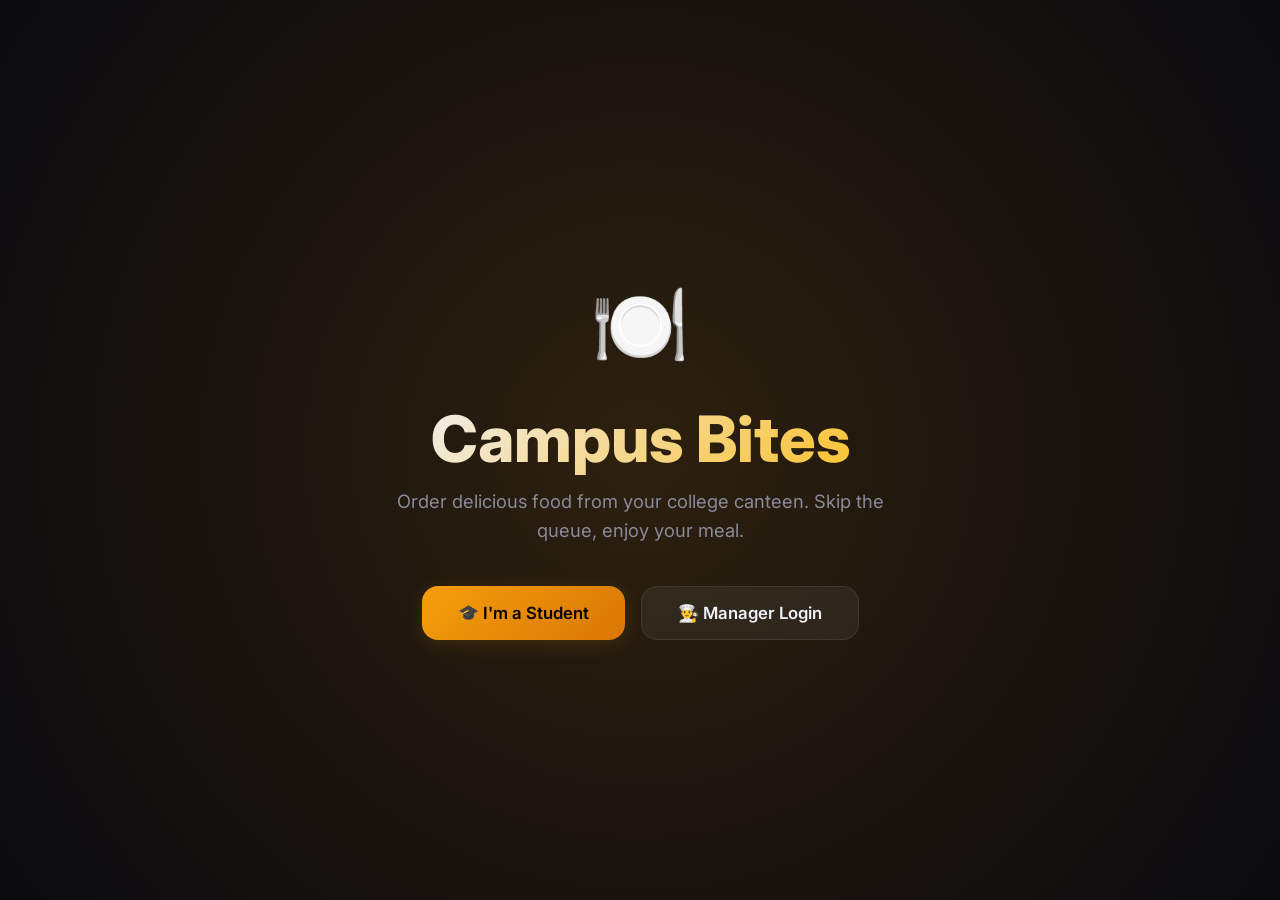
==== index.html @ 48958dd3 "first commit" ====
<!DOCTYPE html>
<html lang="en">
<head>
  <meta charset="UTF-8">
  <meta name="viewport" content="width=device-width, initial-scale=1.0">
  <meta name="description" content="College Canteen - Order food online from your college canteen. Browse menu, place orders, and skip the queue.">
  <title>Campus Bites - College Canteen</title>
  <link rel="stylesheet" href="css/style.css">
</head>
<body>

  <!-- ====== TOAST CONTAINER ====== -->
  <div class="toast-container" id="toast-container"></div>

  <!-- ====== MANAGER LOGIN MODAL ====== -->
  <div class="modal-overlay" id="login-modal">
    <div class="modal">
      <h2>🔐 Manager Login</h2>
      <p>Enter the manager password to access the dashboard.</p>
      <div class="input-group">
        <label for="manager-password">Password</label>
        <input type="password" id="manager-password" class="input" placeholder="Enter password...">
      </div>
      <div class="modal-actions">
        <button class="btn btn-secondary" onclick="closeLoginModal()">Cancel</button>
        <button class="btn btn-primary" onclick="handleManagerLogin()">Login</button>
      </div>
    </div>
  </div>

  <!-- ====== LANDING PAGE ====== -->
  <section id="landing">
    <div class="landing-content">
      <div class="landing-emoji">🍽️</div>
      <h1 class="landing-title">Campus Bites</h1>
      <p class="landing-sub">Order delicious food from your college canteen. Skip the queue, enjoy your meal.</p>
      <div class="landing-buttons">
        <button class="btn btn-primary" id="student-entry-btn" onclick="enterAsStudent()">🎓 I'm a Student</button>
        <button class="btn btn-secondary" id="manager-entry-btn" onclick="openLoginModal()">👨‍🍳 Manager Login</button>
      </div>
    </div>
  </section>

  <!-- ====== TOPBAR ====== -->
  <header class="topbar hidden" id="topbar">
    <div class="topbar-inner">
      <div class="topbar-brand" onclick="goHome()">
        <span>🍽️</span> Campus Bites
      </div>
      <div class="topbar-actions">
        <span class="topbar-role" id="role-badge"></span>
        <button class="btn btn-sm btn-secondary hidden" id="my-orders-btn" onclick="showMyOrders()">📋 My Orders</button>
        <button class="btn-icon cart-btn hidden" id="cart-toggle" onclick="toggleCart()">
          🛒
          <span class="cart-badge hidden" id="cart-badge">0</span>
        </button>
        <button class="btn btn-sm btn-secondary" onclick="logout()">Logout</button>
      </div>
    </div>
  </header>

  <!-- ====== STUDENT MENU ====== -->
  <section id="student-menu" class="hidden">
    <div class="container">
      <div class="menu-header">
        <h1>Today's Menu</h1>
        <div class="menu-controls">
          <div class="search-box">
            <input type="text" class="input" id="search-input" placeholder="Search food items..." oninput="handleSearch()">
          </div>
        </div>
        <div class="category-filters" id="category-filters"></div>
      </div>
      <div class="menu-grid" id="menu-grid"></div>
      <div class="empty-state hidden" id="menu-empty">
        <span>🔍</span>
        <h3>No items found</h3>
        <p>Try a different search or category.</p>
      </div>
    </div>
  </section>

  <!-- ====== CART SIDEBAR ====== -->
  <div class="cart-overlay" id="cart-overlay" onclick="toggleCart()"></div>
  <aside class="cart-sidebar" id="cart-sidebar">
    <div class="cart-header">
      <h2>🛒 Your Cart</h2>
      <button class="btn-icon" onclick="toggleCart()">✕</button>
    </div>
    <div class="cart-items" id="cart-items"></div>
    <div class="cart-footer" id="cart-footer" style="display:none;">
      <div class="cart-total">
        <span>Total</span>
        <span class="amount" id="cart-total">0</span>
      </div>
      <button class="btn btn-primary" style="width:100%;justify-content:center;" onclick="showCheckout()">Proceed to Order</button>
    </div>
    <div class="checkout-form hidden" id="checkout-form">
      <h3 style="margin-bottom:16px;">Place Order</h3>
      <div class="input-group">
        <label for="cust-name">Your Name</label>
        <input type="text" id="cust-name" class="input" placeholder="Enter your name">
      </div>
      <div class="input-group" style="margin-top:12px;">
        <label for="cust-roll">Roll Number</label>
        <input type="text" id="cust-roll" class="input" placeholder="Enter roll number">
      </div>
      <div style="margin-top:20px;display:flex;gap:12px;">
        <button class="btn btn-secondary" style="flex:1;justify-content:center;" onclick="hideCheckout()">Back</button>
        <button class="btn btn-primary" style="flex:1;justify-content:center;" onclick="placeOrder()">Confirm Order</button>
      </div>
    </div>
  </aside>

  <!-- ====== STUDENT ORDER HISTORY ====== -->
  <section id="student-orders" class="hidden">
    <div class="container">
      <div class="menu-header" style="display:flex;align-items:center;justify-content:space-between;">
        <h1>📋 My Orders</h1>
        <button class="btn btn-sm btn-secondary" onclick="enterAsStudent()">← Back to Menu</button>
      </div>
      <div id="student-orders-list" class="orders-list"></div>
    </div>
  </section>

  <!-- ====== ORDER SUCCESS ====== -->
  <section id="order-success" class="hidden">
    <div class="success-icon">✅</div>
    <h2 class="success-title">Order Placed!</h2>
    <p class="success-msg">Your order has been sent to the canteen.</p>
    <p class="success-order-id" id="success-order-id"></p>
    <button class="btn btn-primary" onclick="backToMenu()">Order More</button>
  </section>

  <!-- ====== MANAGER DASHBOARD ====== -->
  <section id="manager-dashboard" class="hidden">
    <div class="container">
      <div class="manager-header">
        <h1>Manager Dashboard</h1>
        <button class="btn btn-primary" onclick="switchManagerTab('add')">+ Add Item</button>
      </div>
      <div class="stats-row" id="stats-row">
        <div class="stat-card"><div class="label">Menu Items</div><div class="value" id="stat-items">0</div></div>
        <div class="stat-card"><div class="label">Total Orders</div><div class="value" id="stat-orders">0</div></div>
        <div class="stat-card"><div class="label">Revenue</div><div class="value accent" id="stat-revenue">₹0</div></div>
      </div>
      <div class="manager-tabs">
        <button class="tab-btn active" data-tab="menu" onclick="switchManagerTab('menu')">Menu Items</button>
        <button class="tab-btn" data-tab="orders" onclick="switchManagerTab('orders')">Orders</button>
        <button class="tab-btn" data-tab="add" onclick="switchManagerTab('add')">Add Item</button>
      </div>

      <!-- Tab: Menu Items -->
      <div class="tab-content" id="tab-menu">
        <div class="manager-menu-grid" id="manager-menu-grid"></div>
      </div>

      <!-- Tab: Orders -->
      <div class="tab-content hidden" id="tab-orders">
        <div class="orders-list" id="manager-orders-list"></div>
      </div>

      <!-- Tab: Add Item -->
      <div class="tab-content hidden" id="tab-add">
        <div class="add-item-form">
          <h2>Add New Menu Item</h2>
          <div class="form-grid">
            <div class="input-group">
              <label for="item-name">Item Name</label>
              <input type="text" id="item-name" class="input" placeholder="e.g. Masala Dosa">
            </div>
            <div class="input-group">
              <label for="item-price">Price (₹)</label>
              <input type="number" id="item-price" class="input" placeholder="e.g. 40">
            </div>
            <div class="input-group">
              <label for="item-category">Category</label>
              <select id="item-category">
                <option value="Snacks">Snacks</option>
                <option value="Meals">Meals</option>
                <option value="Beverages">Beverages</option>
                <option value="Desserts">Desserts</option>
              </select>
            </div>
            <div class="input-group">
              <label for="item-image">Upload Image (optional)</label>
              <input type="file" id="item-image" class="input" accept="image/*" onchange="handleImageUpload(event)">
              <div id="image-preview" style="margin-top:8px;display:none;">
                <img id="image-preview-img" style="width:80px;height:80px;object-fit:cover;border-radius:8px;border:1px solid var(--border-glass);">
              </div>
            </div>
            <div class="input-group full">
              <label for="item-desc">Description</label>
              <textarea id="item-desc" placeholder="A short description of the item..."></textarea>
            </div>
          </div>
          <div class="form-actions">
            <button class="btn btn-primary" onclick="addMenuItem()">Add Item</button>
            <button class="btn btn-secondary" onclick="switchManagerTab('menu')">Cancel</button>
          </div>
        </div>
      </div>
    </div>
  </section>

  <script src="js/ui.js"></script>
  <script src="js/menu.js"></script>
  <script src="js/cart.js"></script>
  <script src="js/orders.js"></script>
  <script src="js/app.js"></script>
</body>
</html>
---- css/style.css ----
@import url('https://fonts.googleapis.com/css2?family=Inter:wght@300;400;500;600;700;800&display=swap');

:root {
  --bg-primary: #0a0a0f;
  --bg-secondary: #12121a;
  --bg-card: rgba(255,255,255,0.04);
  --bg-glass: rgba(255,255,255,0.06);
  --border-glass: rgba(255,255,255,0.08);
  --text-primary: #f0f0f5;
  --text-secondary: #8a8a9a;
  --text-muted: #55556a;
  --accent: #f59e0b;
  --accent-light: #fbbf24;
  --accent-dark: #d97706;
  --accent-glow: rgba(245,158,11,0.15);
  --success: #22c55e;
  --danger: #ef4444;
  --info: #3b82f6;
  --radius: 16px;
  --radius-sm: 10px;
  --radius-xs: 6px;
  --shadow: 0 8px 32px rgba(0,0,0,0.4);
  --transition: 0.3s cubic-bezier(0.4,0,0.2,1);
}

*, *::before, *::after { box-sizing: border-box; margin: 0; padding: 0; }

html { scroll-behavior: smooth; }

body {
  font-family: 'Inter', -apple-system, sans-serif;
  background: var(--bg-primary);
  color: var(--text-primary);
  min-height: 100vh;
  overflow-x: hidden;
  line-height: 1.6;
}

/* ====== SCROLLBAR ====== */
::-webkit-scrollbar { width: 6px; }
::-webkit-scrollbar-track { background: transparent; }
::-webkit-scrollbar-thumb { background: var(--text-muted); border-radius: 3px; }

/* ====== UTILITIES ====== */
.hidden { display: none !important; }
.container { max-width: 1200px; margin: 0 auto; padding: 0 24px; }

/* ====== BUTTONS ====== */
.btn {
  display: inline-flex; align-items: center; gap: 8px;
  padding: 12px 24px; border: none; border-radius: var(--radius-sm);
  font-family: inherit; font-size: 0.95rem; font-weight: 600;
  cursor: pointer; transition: var(--transition);
  text-decoration: none; white-space: nowrap;
}
.btn-primary {
  background: linear-gradient(135deg, var(--accent), var(--accent-dark));
  color: #000; box-shadow: 0 4px 20px var(--accent-glow);
}
.btn-primary:hover { transform: translateY(-2px); box-shadow: 0 8px 30px rgba(245,158,11,0.3); }
.btn-secondary {
  background: var(--bg-glass); color: var(--text-primary);
  border: 1px solid var(--border-glass);
}
.btn-secondary:hover { background: rgba(255,255,255,0.1); transform: translateY(-2px); }
.btn-danger { background: var(--danger); color: #fff; }
.btn-danger:hover { opacity: 0.85; transform: translateY(-2px); }
.btn-success { background: var(--success); color: #fff; }
.btn-sm { padding: 8px 16px; font-size: 0.85rem; }
.btn-icon {
  width: 40px; height: 40px; padding: 0;
  display: inline-flex; align-items: center; justify-content: center;
  border-radius: var(--radius-xs); background: var(--bg-glass);
  border: 1px solid var(--border-glass); color: var(--text-primary);
  cursor: pointer; transition: var(--transition); font-size: 1.1rem;
}
.btn-icon:hover { background: rgba(255,255,255,0.1); }

/* ====== GLASS CARD ====== */
.glass {
  background: var(--bg-glass);
  backdrop-filter: blur(20px); -webkit-backdrop-filter: blur(20px);
  border: 1px solid var(--border-glass);
  border-radius: var(--radius);
}

/* ====== INPUTS ====== */
.input-group { display: flex; flex-direction: column; gap: 6px; }
.input-group label { font-size: 0.85rem; color: var(--text-secondary); font-weight: 500; }
.input, select, textarea {
  width: 100%; padding: 12px 16px;
  background: rgba(255,255,255,0.04);
  border: 1px solid var(--border-glass);
  border-radius: var(--radius-sm);
  color: var(--text-primary); font-family: inherit; font-size: 0.95rem;
  transition: var(--transition); outline: none;
}
.input:focus, select:focus, textarea:focus {
  border-color: var(--accent); box-shadow: 0 0 0 3px var(--accent-glow);
}
select option { background: var(--bg-secondary); }
textarea { resize: vertical; min-height: 80px; }

/* ====== LANDING PAGE ====== */
#landing {
  min-height: 100vh; display: flex; flex-direction: column;
  align-items: center; justify-content: center; text-align: center;
  padding: 40px 24px; position: relative; overflow: hidden;
}
#landing::before {
  content: ''; position: absolute; top: -50%; left: -50%;
  width: 200%; height: 200%;
  background: radial-gradient(circle at 50% 50%, var(--accent-glow) 0%, transparent 50%);
  animation: pulse-glow 8s ease-in-out infinite;
}
@keyframes pulse-glow {
  0%, 100% { opacity: 0.3; transform: scale(1); }
  50% { opacity: 0.6; transform: scale(1.1); }
}
.landing-content { position: relative; z-index: 1; }
.landing-emoji { font-size: 5rem; margin-bottom: 16px; animation: bounce 2s ease-in-out infinite; }
@keyframes bounce {
  0%, 100% { transform: translateY(0); }
  50% { transform: translateY(-12px); }
}
.landing-title {
  font-size: clamp(2.5rem, 6vw, 4rem); font-weight: 800;
  line-height: 1.1; margin-bottom: 12px;
  background: linear-gradient(135deg, var(--text-primary), var(--accent-light));
  -webkit-background-clip: text; -webkit-text-fill-color: transparent;
  background-clip: text;
}
.landing-sub { font-size: 1.15rem; color: var(--text-secondary); max-width: 500px; margin: 0 auto 40px; }
.landing-buttons { display: flex; gap: 16px; flex-wrap: wrap; justify-content: center; }
.landing-buttons .btn { padding: 16px 36px; font-size: 1.05rem; border-radius: var(--radius); }

/* ====== MANAGER LOGIN MODAL ====== */
.modal-overlay {
  position: fixed; inset: 0; background: rgba(0,0,0,0.7);
  backdrop-filter: blur(8px); display: flex; align-items: center;
  justify-content: center; z-index: 1000; opacity: 0;
  pointer-events: none; transition: var(--transition);
}
.modal-overlay.active { opacity: 1; pointer-events: all; }
.modal {
  background: var(--bg-secondary); border: 1px solid var(--border-glass);
  border-radius: var(--radius); padding: 32px; width: 90%; max-width: 400px;
  transform: translateY(20px); transition: var(--transition);
}
.modal-overlay.active .modal { transform: translateY(0); }
.modal h2 { margin-bottom: 8px; font-size: 1.4rem; }
.modal p { color: var(--text-secondary); margin-bottom: 24px; font-size: 0.9rem; }
.modal .input-group { margin-bottom: 20px; }
.modal-actions { display: flex; gap: 12px; }
.modal-actions .btn { flex: 1; justify-content: center; }

/* ====== TOPBAR ====== */
.topbar {
  position: sticky; top: 0; z-index: 100;
  padding: 16px 0;
  background: rgba(10,10,15,0.8);
  backdrop-filter: blur(20px); -webkit-backdrop-filter: blur(20px);
  border-bottom: 1px solid var(--border-glass);
}
.topbar-inner {
  display: flex; align-items: center; justify-content: space-between;
  max-width: 1200px; margin: 0 auto; padding: 0 24px;
}
.topbar-brand { display: flex; align-items: center; gap: 10px; font-weight: 700; font-size: 1.15rem; cursor: pointer; }
.topbar-brand span { font-size: 1.5rem; }
.topbar-actions { display: flex; align-items: center; gap: 12px; }
.topbar-role {
  padding: 4px 12px; border-radius: 20px; font-size: 0.75rem;
  font-weight: 600; text-transform: uppercase; letter-spacing: 0.5px;
}
.topbar-role.student { background: rgba(59,130,246,0.15); color: var(--info); }
.topbar-role.manager { background: rgba(245,158,11,0.15); color: var(--accent); }
.cart-btn { position: relative; }
.cart-badge {
  position: absolute; top: -6px; right: -6px;
  width: 20px; height: 20px; border-radius: 50%;
  background: var(--accent); color: #000; font-size: 0.7rem;
  font-weight: 700; display: flex; align-items: center; justify-content: center;
}

/* ====== STUDENT MENU VIEW ====== */
.menu-header { padding: 32px 0 20px; }
.menu-header h1 { font-size: 1.8rem; font-weight: 700; margin-bottom: 16px; }
.menu-controls { display: flex; gap: 12px; flex-wrap: wrap; align-items: center; }
.search-box {
  flex: 1; min-width: 200px; position: relative;
}
.search-box .input { padding-left: 44px; }
.search-box::before {
  content: '🔍'; position: absolute; left: 14px; top: 50%; transform: translateY(-50%);
  font-size: 1rem; z-index: 1;
}
.category-filters { display: flex; gap: 8px; flex-wrap: wrap; }
.cat-btn {
  padding: 8px 18px; border-radius: 20px; border: 1px solid var(--border-glass);
  background: transparent; color: var(--text-secondary);
  font-family: inherit; font-size: 0.85rem; font-weight: 500;
  cursor: pointer; transition: var(--transition); white-space: nowrap;
}
.cat-btn.active, .cat-btn:hover {
  background: var(--accent); color: #000;
  border-color: var(--accent); font-weight: 600;
}

/* ====== MENU GRID ====== */
.menu-grid {
  display: grid;
  grid-template-columns: repeat(auto-fill, minmax(270px, 1fr));
  gap: 20px; padding: 20px 0 40px;
}
.menu-card {
  border-radius: var(--radius); overflow: hidden;
  transition: var(--transition); cursor: default;
  background: var(--bg-glass); border: 1px solid var(--border-glass);
}
.menu-card:hover { transform: translateY(-4px); box-shadow: var(--shadow); border-color: rgba(255,255,255,0.12); }
.menu-card-img {
  width: 100%; height: 180px; object-fit: cover;
  background: var(--bg-secondary);
}
.menu-card-body { padding: 16px; }
.menu-card-cat {
  display: inline-block; padding: 3px 10px; border-radius: 12px;
  font-size: 0.7rem; font-weight: 600; text-transform: uppercase;
  letter-spacing: 0.5px; margin-bottom: 8px;
  background: var(--accent-glow); color: var(--accent-light);
}
.menu-card-name { font-size: 1.1rem; font-weight: 600; margin-bottom: 4px; }
.menu-card-desc { font-size: 0.85rem; color: var(--text-secondary); margin-bottom: 12px; line-height: 1.4; }
.menu-card-footer { display: flex; align-items: center; justify-content: space-between; }
.menu-card-price { font-size: 1.25rem; font-weight: 700; color: var(--accent-light); }
.menu-card-price::before { content: '₹'; }
.add-cart-btn {
  padding: 8px 18px; border-radius: var(--radius-sm);
  background: linear-gradient(135deg, var(--accent), var(--accent-dark));
  border: none; color: #000; font-family: inherit; font-weight: 600;
  font-size: 0.85rem; cursor: pointer; transition: var(--transition);
}
.add-cart-btn:hover { transform: scale(1.05); }

/* ====== CART SIDEBAR ====== */
.cart-overlay {
  position: fixed; inset: 0; background: rgba(0,0,0,0.5);
  z-index: 200; opacity: 0; pointer-events: none; transition: var(--transition);
}
.cart-overlay.active { opacity: 1; pointer-events: all; }
.cart-sidebar {
  position: fixed; top: 0; right: -420px; width: 400px; max-width: 90vw;
  height: 100vh; background: var(--bg-secondary);
  border-left: 1px solid var(--border-glass);
  z-index: 201; transition: 0.4s cubic-bezier(0.4,0,0.2,1);
  display: flex; flex-direction: column;
}
.cart-sidebar.active { right: 0; }
.cart-header {
  display: flex; align-items: center; justify-content: space-between;
  padding: 20px 24px; border-bottom: 1px solid var(--border-glass);
}
.cart-header h2 { font-size: 1.3rem; }
.cart-items { flex: 1; overflow-y: auto; padding: 16px 24px; }
.cart-empty { text-align: center; padding: 60px 0; color: var(--text-muted); }
.cart-empty span { font-size: 3rem; display: block; margin-bottom: 12px; }
.cart-item {
  display: flex; align-items: center; gap: 14px;
  padding: 14px 0; border-bottom: 1px solid var(--border-glass);
}
.cart-item-img { width: 56px; height: 56px; border-radius: var(--radius-xs); object-fit: cover; }
.cart-item-info { flex: 1; }
.cart-item-name { font-weight: 600; font-size: 0.95rem; }
.cart-item-price { color: var(--accent-light); font-weight: 600; font-size: 0.9rem; }
.cart-item-qty {
  display: flex; align-items: center; gap: 8px;
}
.qty-btn {
  width: 28px; height: 28px; border-radius: 50%;
  border: 1px solid var(--border-glass); background: var(--bg-glass);
  color: var(--text-primary); cursor: pointer; font-size: 1rem;
  display: flex; align-items: center; justify-content: center;
  transition: var(--transition);
}
.qty-btn:hover { background: rgba(255,255,255,0.1); }
.cart-item-qty span { font-weight: 600; min-width: 20px; text-align: center; }
.cart-item-remove {
  background: none; border: none; color: var(--danger);
  cursor: pointer; font-size: 1.1rem; padding: 4px;
  transition: var(--transition);
}
.cart-item-remove:hover { transform: scale(1.2); }
.cart-footer {
  padding: 20px 24px; border-top: 1px solid var(--border-glass);
}
.cart-total {
  display: flex; justify-content: space-between;
  font-size: 1.2rem; font-weight: 700; margin-bottom: 16px;
}
.cart-total .amount { color: var(--accent-light); }
.cart-total .amount::before { content: '₹'; }

/* ====== CHECKOUT FORM ====== */
.checkout-form { padding: 0 24px 24px; }
.checkout-form .input-group { margin-bottom: 12px; }

/* ====== ORDER SUCCESS ====== */
#order-success {
  min-height: 80vh; display: flex; flex-direction: column;
  align-items: center; justify-content: center; text-align: center;
  padding: 40px 24px;
}
.success-icon { font-size: 5rem; margin-bottom: 16px; animation: bounce 1s ease-in-out; }
.success-title { font-size: 1.8rem; font-weight: 700; margin-bottom: 8px; }
.success-msg { color: var(--text-secondary); margin-bottom: 8px; }
.success-order-id { font-family: monospace; font-size: 1.1rem; color: var(--accent-light); margin-bottom: 32px; }

/* ====== MANAGER DASHBOARD ====== */
.manager-header { padding: 32px 0 20px; display: flex; align-items: center; justify-content: space-between; flex-wrap: wrap; gap: 16px; }
.manager-header h1 { font-size: 1.8rem; font-weight: 700; }
.stats-row {
  display: grid; grid-template-columns: repeat(auto-fit, minmax(200px, 1fr));
  gap: 16px; margin-bottom: 32px;
}
.stat-card {
  padding: 24px; border-radius: var(--radius);
  background: var(--bg-glass); border: 1px solid var(--border-glass);
}
.stat-card .label { font-size: 0.85rem; color: var(--text-secondary); margin-bottom: 4px; }
.stat-card .value { font-size: 2rem; font-weight: 800; }
.stat-card .value.accent { color: var(--accent-light); }

/* ====== MANAGER TABS ====== */
.manager-tabs { display: flex; gap: 4px; margin-bottom: 24px; border-bottom: 1px solid var(--border-glass); }
.tab-btn {
  padding: 12px 20px; background: none; border: none;
  color: var(--text-secondary); font-family: inherit; font-size: 0.95rem;
  font-weight: 500; cursor: pointer; transition: var(--transition);
  border-bottom: 2px solid transparent; margin-bottom: -1px;
}
.tab-btn.active, .tab-btn:hover { color: var(--accent-light); border-bottom-color: var(--accent); }

/* ====== ADD ITEM FORM ====== */
.add-item-form {
  max-width: 600px; padding: 32px; border-radius: var(--radius);
  background: var(--bg-glass); border: 1px solid var(--border-glass);
}
.add-item-form h2 { margin-bottom: 24px; font-size: 1.3rem; }
.form-grid { display: grid; grid-template-columns: 1fr 1fr; gap: 16px; }
.form-grid .full { grid-column: 1 / -1; }
.form-actions { margin-top: 24px; display: flex; gap: 12px; }

/* ====== MANAGER MENU LIST ====== */
.manager-menu-grid {
  display: grid; grid-template-columns: repeat(auto-fill, minmax(280px, 1fr));
  gap: 16px; padding-bottom: 40px;
}
.manager-menu-card {
  display: flex; align-items: center; gap: 16px; padding: 16px;
  border-radius: var(--radius-sm); background: var(--bg-glass);
  border: 1px solid var(--border-glass); transition: var(--transition);
}
.manager-menu-card:hover { border-color: rgba(255,255,255,0.12); }
.manager-menu-card img { width: 64px; height: 64px; border-radius: var(--radius-xs); object-fit: cover; }
.manager-menu-card .info { flex: 1; }
.manager-menu-card .info h3 { font-size: 1rem; font-weight: 600; }
.manager-menu-card .info p { font-size: 0.85rem; color: var(--text-secondary); }
.manager-menu-card .price { font-weight: 700; color: var(--accent-light); }
.manager-menu-card .price::before { content: '₹'; }

/* ====== ORDERS TABLE ====== */
.orders-list { display: flex; flex-direction: column; gap: 12px; padding-bottom: 40px; }
.order-card {
  padding: 20px; border-radius: var(--radius-sm);
  background: var(--bg-glass); border: 1px solid var(--border-glass);
  transition: var(--transition);
}
.order-card:hover { border-color: rgba(255,255,255,0.12); }
.order-top { display: flex; justify-content: space-between; align-items: center; flex-wrap: wrap; gap: 8px; margin-bottom: 12px; }
.order-id { font-family: monospace; font-weight: 600; color: var(--accent-light); }
.order-status {
  padding: 4px 12px; border-radius: 12px; font-size: 0.75rem;
  font-weight: 600; text-transform: uppercase;
}
.order-status.pending { background: rgba(245,158,11,0.15); color: var(--accent); }
.order-status.ready { background: rgba(34,197,94,0.15); color: var(--success); }
.order-status.picked { background: rgba(59,130,246,0.15); color: var(--info); }
.order-customer { font-size: 0.9rem; color: var(--text-secondary); margin-bottom: 8px; }
.order-items { font-size: 0.85rem; color: var(--text-muted); margin-bottom: 12px; }
.order-bottom { display: flex; justify-content: space-between; align-items: center; }
.order-total { font-weight: 700; font-size: 1.1rem; }
.order-total::before { content: '₹'; color: var(--accent-light); }
.order-actions { display: flex; gap: 8px; }
.no-orders { text-align: center; padding: 60px; color: var(--text-muted); }
.no-orders span { font-size: 3rem; display: block; margin-bottom: 12px; }

/* ====== ORDER TRACKER ====== */
.order-tracker {
  display: flex; align-items: center; justify-content: center;
  gap: 0; margin: 16px 0 12px; padding: 12px 0;
}
.track-step {
  display: flex; flex-direction: column; align-items: center; gap: 6px;
}
.track-dot {
  width: 24px; height: 24px; border-radius: 50%;
  background: var(--bg-glass); border: 2px solid var(--text-muted);
  transition: var(--transition);
}
.track-step.done .track-dot {
  background: var(--success); border-color: var(--success);
  box-shadow: 0 0 12px rgba(34,197,94,0.4);
}
.track-step span {
  font-size: 0.72rem; color: var(--text-muted); font-weight: 500;
}
.track-step.done span { color: var(--success); }
.track-line {
  width: 50px; height: 2px; background: var(--text-muted);
  margin-bottom: 20px;
}

/* ====== TOAST ====== */
.toast-container { position: fixed; top: 24px; right: 24px; z-index: 9999; display: flex; flex-direction: column; gap: 8px; }
.toast {
  padding: 14px 20px; border-radius: var(--radius-sm);
  background: var(--bg-secondary); border: 1px solid var(--border-glass);
  color: var(--text-primary); font-size: 0.9rem; min-width: 280px;
  box-shadow: var(--shadow); display: flex; align-items: center; gap: 10px;
  animation: toast-in 0.4s ease-out;
}
.toast.success { border-left: 3px solid var(--success); }
.toast.error { border-left: 3px solid var(--danger); }
.toast.info { border-left: 3px solid var(--info); }
@keyframes toast-in {
  from { transform: translateX(100%); opacity: 0; }
  to { transform: translateX(0); opacity: 1; }
}
@keyframes toast-out {
  from { transform: translateX(0); opacity: 1; }
  to { transform: translateX(100%); opacity: 0; }
}

/* ====== EMPTY STATE ====== */
.empty-state { text-align: center; padding: 80px 20px; }
.empty-state span { font-size: 4rem; display: block; margin-bottom: 16px; }
.empty-state h3 { font-size: 1.3rem; margin-bottom: 8px; }
.empty-state p { color: var(--text-secondary); }

/* ====== RESPONSIVE ====== */
@media (max-width: 768px) {
  .form-grid { grid-template-columns: 1fr; }
  .menu-grid { grid-template-columns: repeat(auto-fill, minmax(240px, 1fr)); }
  .stats-row { grid-template-columns: 1fr 1fr; }
  .landing-title { font-size: 2.2rem; }
  .landing-buttons .btn { padding: 14px 28px; }
}
@media (max-width: 480px) {
  .stats-row { grid-template-columns: 1fr; }
  .menu-grid { grid-template-columns: 1fr; }
  .topbar-inner { padding: 0 16px; }
  .manager-header { flex-direction: column; align-items: flex-start; }
}
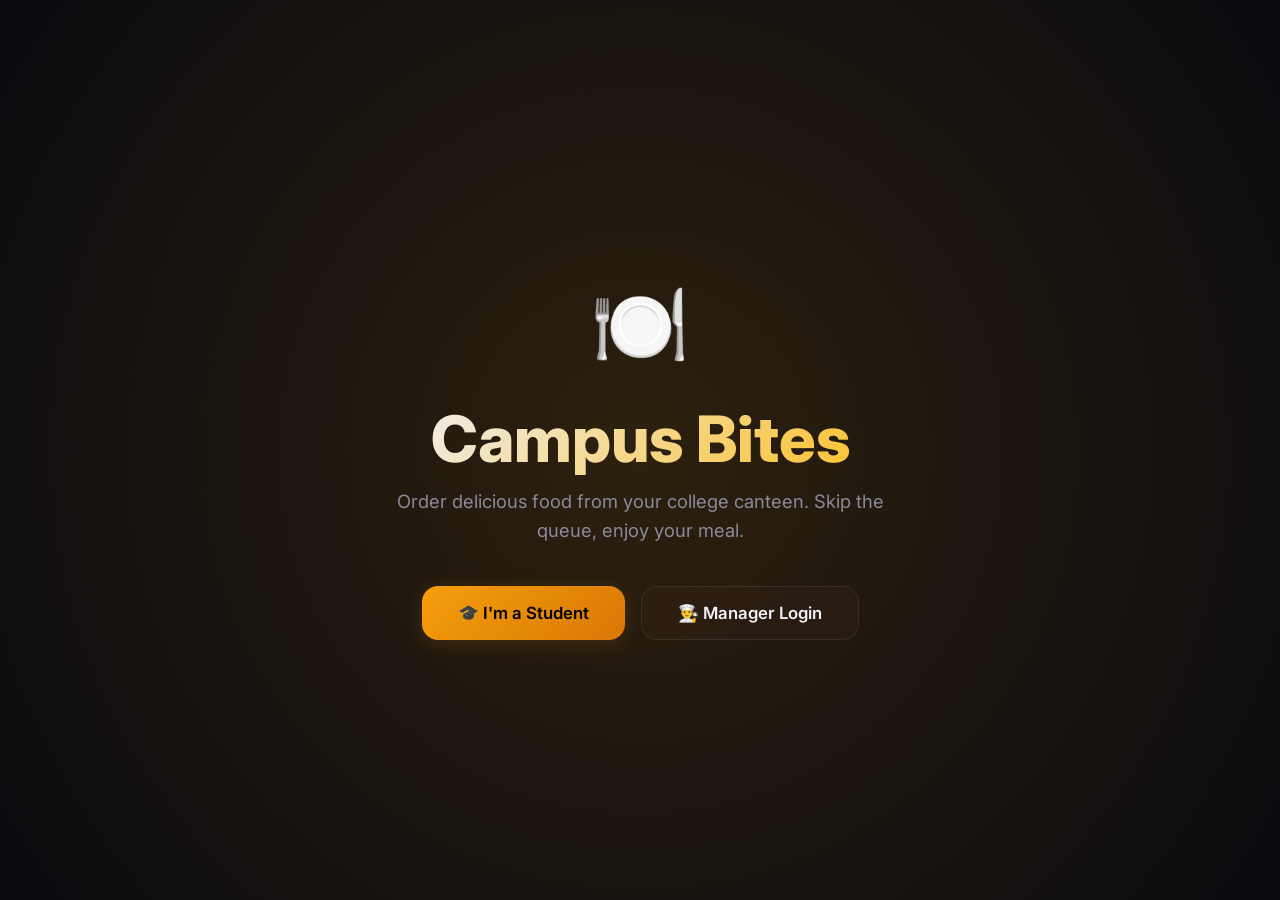
==== commit 49b2b17f: "feat: add payment method selection for students and show in manager portal - Added Cash / UPI / Card" ====
--- a/index.html
+++ b/index.html
@@ -95,21 +95,38 @@
       </div>
       <button class="btn btn-primary" style="width:100%;justify-content:center;" onclick="showCheckout()">Proceed to Order</button>
     </div>
-    <div class="checkout-form hidden" id="checkout-form">
-      <h3 style="margin-bottom:16px;">Place Order</h3>
-      <div class="input-group">
-        <label for="cust-name">Your Name</label>
-        <input type="text" id="cust-name" class="input" placeholder="Enter your name">
-      </div>
-      <div class="input-group" style="margin-top:12px;">
-        <label for="cust-roll">Roll Number</label>
-        <input type="text" id="cust-roll" class="input" placeholder="Enter roll number">
-      </div>
-      <div style="margin-top:20px;display:flex;gap:12px;">
-        <button class="btn btn-secondary" style="flex:1;justify-content:center;" onclick="hideCheckout()">Back</button>
-        <button class="btn btn-primary" style="flex:1;justify-content:center;" onclick="placeOrder()">Confirm Order</button>
-      </div>
-    </div>
+      <div class="checkout-form hidden" id="checkout-form">
+        <h3 style="margin-bottom:16px;">Place Order</h3>
+        <div class="input-group">
+          <label for="cust-name">Your Name</label>
+          <input type="text" id="cust-name" class="input" placeholder="Enter your name">
+        </div>
+        <div class="input-group" style="margin-top:12px;">
+          <label for="cust-roll">Roll Number</label>
+          <input type="text" id="cust-roll" class="input" placeholder="Enter roll number">
+        </div>
+        <div class="input-group" style="margin-top:12px;">
+          <label>Payment Method</label>
+          <div class="payment-methods" id="payment-methods">
+            <button class="payment-btn active" data-method="cash" onclick="selectPayment('cash')">
+              <span class="payment-icon">💵</span>
+              <span>Cash</span>
+            </button>
+            <button class="payment-btn" data-method="upi" onclick="selectPayment('upi')">
+              <span class="payment-icon">📱</span>
+              <span>UPI</span>
+            </button>
+            <button class="payment-btn" data-method="card" onclick="selectPayment('card')">
+              <span class="payment-icon">💳</span>
+              <span>Card</span>
+            </button>
+          </div>
+        </div>
+        <div style="margin-top:20px;display:flex;gap:12px;">
+          <button class="btn btn-secondary" style="flex:1;justify-content:center;" onclick="hideCheckout()">Back</button>
+          <button class="btn btn-primary" style="flex:1;justify-content:center;" onclick="placeOrder()">Confirm Order</button>
+        </div>
+      </div>
   </aside>
 
   <!-- ====== STUDENT ORDER HISTORY ====== -->
--- a/css/style.css
+++ b/css/style.css
@@ -4,7 +4,7 @@
   --bg-primary: #0a0a0f;
   --bg-secondary: #12121a;
   --bg-card: rgba(255,255,255,0.04);
-  --bg-glass: rgba(255,255,255,0.06);
+  --bg-glass: rgba(152, 69, 69, 0.06);
   --border-glass: rgba(255,255,255,0.08);
   --text-primary: #f0f0f5;
   --text-secondary: #8a8a9a;
@@ -193,7 +193,7 @@
 .search-box .input { padding-left: 44px; }
 .search-box::before {
   content: '🔍'; position: absolute; left: 14px; top: 50%; transform: translateY(-50%);
-  font-size: 1rem; z-index: 1;
+  font-size: 1rem; z-index: 1; pointer-events: none;
 }
 .category-filters { display: flex; gap: 8px; flex-wrap: wrap; }
 .cat-btn {
@@ -448,6 +448,55 @@
 .empty-state h3 { font-size: 1.3rem; margin-bottom: 8px; }
 .empty-state p { color: var(--text-secondary); }
 
+/* ====== PAYMENT METHODS ====== */
+.payment-methods {
+  display: flex; gap: 10px; margin-top: 4px;
+}
+.payment-btn {
+  flex: 1; display: flex; flex-direction: column; align-items: center; gap: 4px;
+  padding: 12px 8px; border-radius: var(--radius-sm);
+  background: rgba(255,255,255,0.04);
+  border: 1px solid var(--border-glass);
+  color: var(--text-secondary); font-family: inherit;
+  font-size: 0.8rem; font-weight: 600;
+  cursor: pointer; transition: var(--transition);
+}
+.payment-btn:hover {
+  background: rgba(255,255,255,0.08);
+  border-color: rgba(255,255,255,0.2);
+  color: var(--text-primary);
+  transform: translateY(-2px);
+}
+.payment-btn.active {
+  background: var(--accent-glow);
+  border-color: var(--accent);
+  color: var(--accent);
+  box-shadow: 0 0 12px var(--accent-glow);
+}
+.payment-icon { font-size: 1.4rem; }
+
+/* ====== PAYMENT BADGES (on order cards) ====== */
+.payment-badge {
+  display: inline-flex; align-items: center; gap: 4px;
+  padding: 3px 10px; border-radius: 20px;
+  font-size: 0.78rem; font-weight: 600; letter-spacing: 0.02em;
+}
+.payment-badge-cash {
+  background: rgba(34,197,94,0.15);
+  color: #22c55e;
+  border: 1px solid rgba(34,197,94,0.3);
+}
+.payment-badge-upi {
+  background: rgba(168,85,247,0.15);
+  color: #a855f7;
+  border: 1px solid rgba(168,85,247,0.3);
+}
+.payment-badge-card {
+  background: rgba(59,130,246,0.15);
+  color: #3b82f6;
+  border: 1px solid rgba(59,130,246,0.3);
+}
+
 /* ====== RESPONSIVE ====== */
 @media (max-width: 768px) {
   .form-grid { grid-template-columns: 1fr; }
